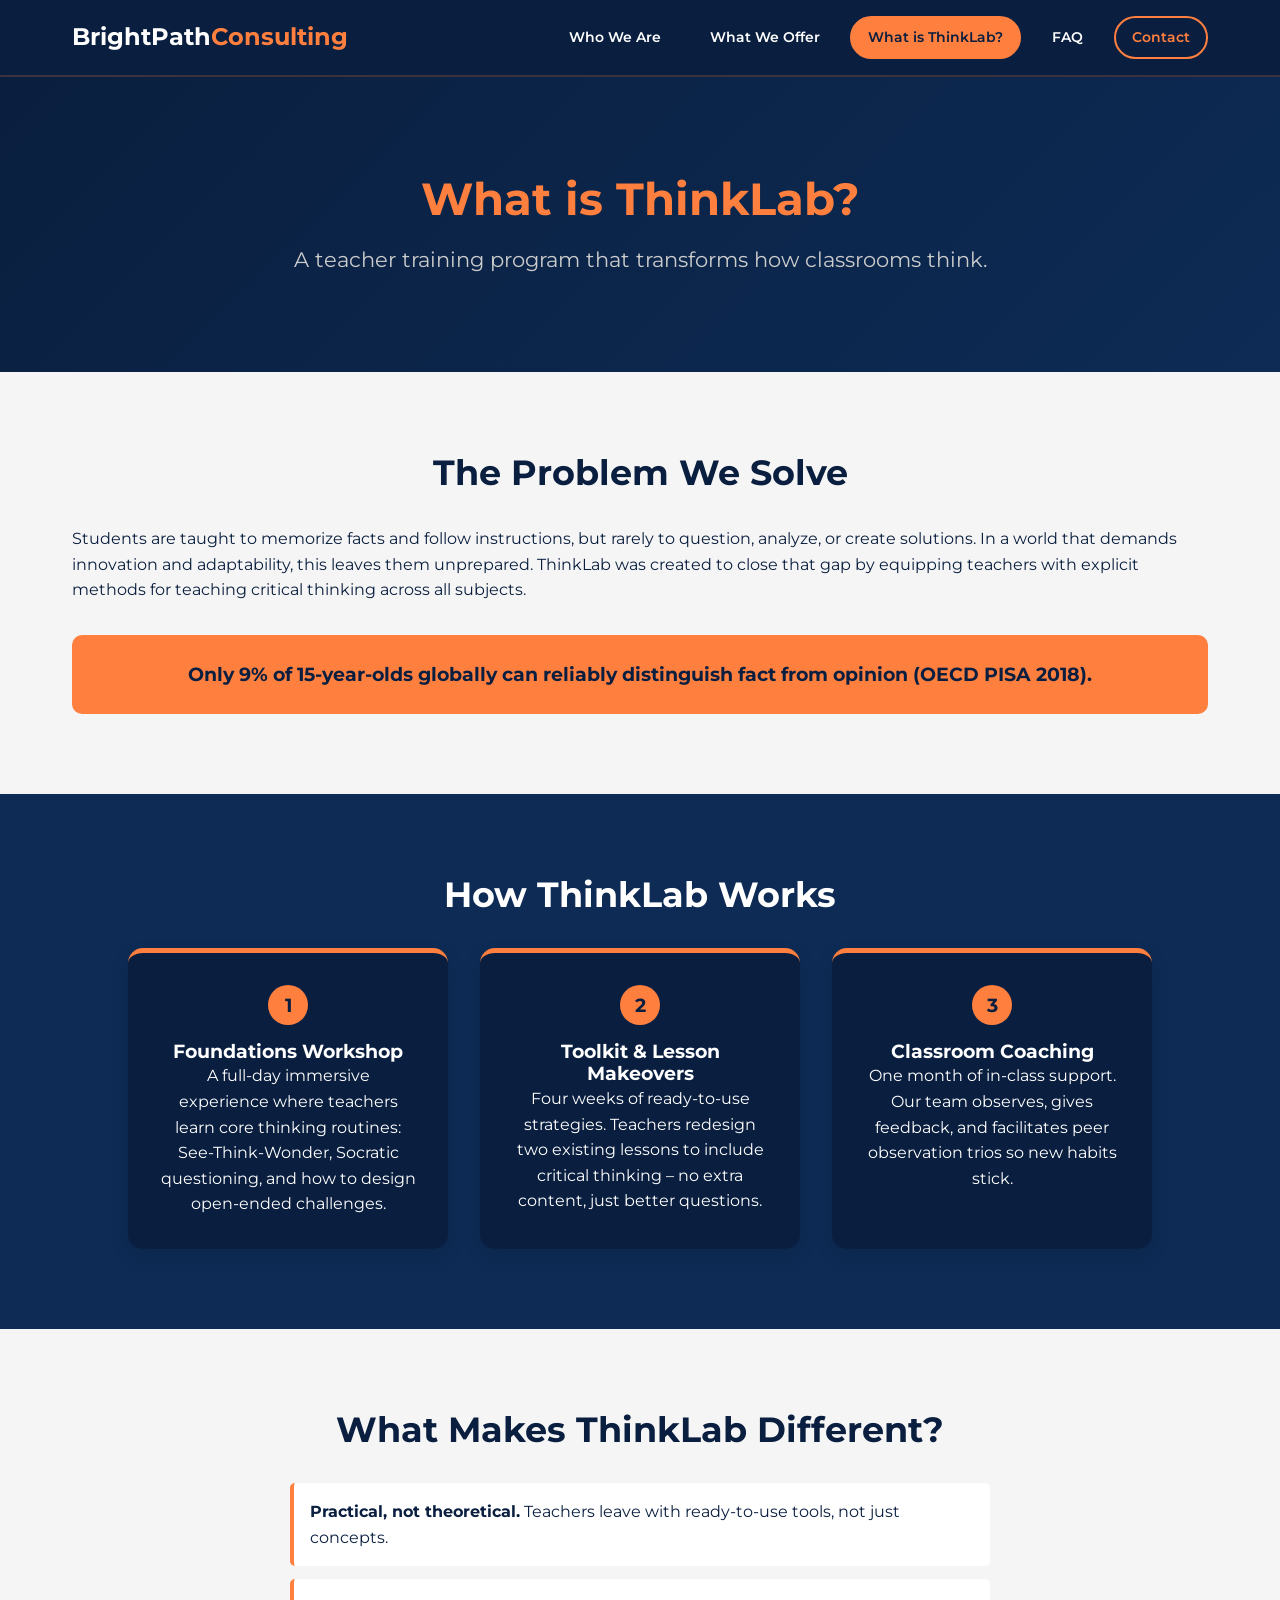
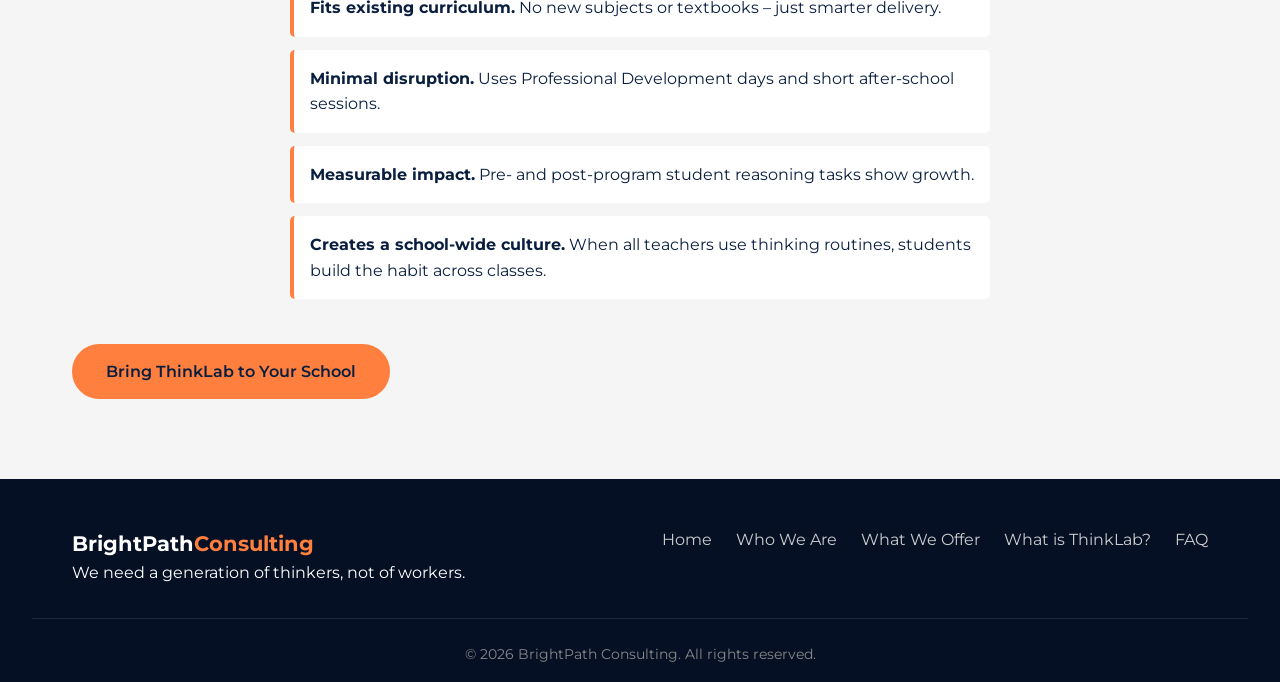
==== thinklab.html @ 7343b5a1 "Add files via upload" ====
<!DOCTYPE html>
<html lang="en">
<head>
    <meta charset="UTF-8">
    <meta name="viewport" content="width=device-width, initial-scale=1.0">
    <title>What is ThinkLab? | BrightPath Consulting</title>
    <link rel="stylesheet" href="styles.css">
    <link href="https://fonts.googleapis.com/css2?family=Montserrat:wght@400;600;700&display=swap" rel="stylesheet">
</head>
<body>
    <nav class="navbar">
        <div class="nav-container">
            <a href="index.html" class="logo">
                <span class="logo-text">BrightPath<span class="logo-accent">Consulting</span></span>
            </a>
            <div class="nav-buttons">
                <a href="index.html#who-we-are" class="nav-btn">Who We Are</a>
                <a href="index.html#what-we-offer" class="nav-btn">What We Offer</a>
                <a href="thinklab.html" class="nav-btn nav-btn-special active">What is ThinkLab?</a>
                <a href="index.html#faq" class="nav-btn">FAQ</a>
                <a href="index.html#contact" class="nav-btn nav-btn-contact">Contact</a>
            </div>
            <div class="hamburger" id="hamburger">
                <span></span><span></span><span></span>
            </div>
        </div>
    </nav>

    <main>
        <section class="section section-dark page-hero">
            <div class="container">
                <h1>What is ThinkLab?</h1>
                <p class="subheadline">A teacher training program that transforms how classrooms think.</p>
            </div>
        </section>

        <section class="section section-light">
            <div class="container">
                <h2>The Problem We Solve</h2>
                <p>Students are taught to memorize facts and follow instructions, but rarely to question, analyze, or create solutions. In a world that demands innovation and adaptability, this leaves them unprepared. ThinkLab was created to close that gap by equipping teachers with explicit methods for teaching critical thinking across all subjects.</p>
                <div class="problem-stat">
                    <strong>Only 9%</strong> of 15-year-olds globally can reliably distinguish fact from opinion (OECD PISA 2018).
                </div>
            </div>
        </section>

        <section class="section section-accent">
            <div class="container">
                <h2>How ThinkLab Works</h2>
                <div class="phases">
                    <div class="phase-card">
                        <div class="phase-number">1</div>
                        <h3>Foundations Workshop</h3>
                        <p>A full-day immersive experience where teachers learn core thinking routines: See-Think-Wonder, Socratic questioning, and how to design open-ended challenges.</p>
                    </div>
                    <div class="phase-card">
                        <div class="phase-number">2</div>
                        <h3>Toolkit & Lesson Makeovers</h3>
                        <p>Four weeks of ready-to-use strategies. Teachers redesign two existing lessons to include critical thinking – no extra content, just better questions.</p>
                    </div>
                    <div class="phase-card">
                        <div class="phase-number">3</div>
                        <h3>Classroom Coaching</h3>
                        <p>One month of in-class support. Our team observes, gives feedback, and facilitates peer observation trios so new habits stick.</p>
                    </div>
                </div>
            </div>
        </section>

        <section class="section section-light">
            <div class="container">
                <h2>What Makes ThinkLab Different?</h2>
                <ul class="benefits-list">
                    <li><strong>Practical, not theoretical.</strong> Teachers leave with ready-to-use tools, not just concepts.</li>
                    <li><strong>Fits existing curriculum.</strong> No new subjects or textbooks – just smarter delivery.</li>
                    <li><strong>Minimal disruption.</strong> Uses Professional Development days and short after-school sessions.</li>
                    <li><strong>Measurable impact.</strong> Pre- and post-program student reasoning tasks show growth.</li>
                    <li><strong>Creates a school-wide culture.</strong> When all teachers use thinking routines, students build the habit across classes.</li>
                </ul>
                <a href="index.html#contact" class="btn btn-primary" style="margin-top: 2rem;">Bring ThinkLab to Your School</a>
            </div>
        </section>
    </main>

    <footer class="footer">
        <div class="container footer-content">
            <div class="footer-logo">
                <span class="logo-text">BrightPath<span class="logo-accent">Consulting</span></span>
                <p>We need a generation of thinkers, not of workers.</p>
            </div>
            <div class="footer-links">
                <a href="index.html">Home</a>
                <a href="index.html#who-we-are">Who We Are</a>
                <a href="index.html#what-we-offer">What We Offer</a>
                <a href="thinklab.html">What is ThinkLab?</a>
                <a href="index.html#faq">FAQ</a>
            </div>
        </div>
        <div class="footer-bottom">
            <p>&copy; 2026 BrightPath Consulting. All rights reserved.</p>
        </div>
    </footer>

    <script>
        const hamburger = document.getElementById('hamburger');
        const navButtons = document.querySelector('.nav-buttons');
        hamburger.addEventListener('click', () => {
            navButtons.classList.toggle('active');
        });
    </script>
</body>
</html>
---- styles.css ----
/* ===== RESET & BASE ===== */
* {
    margin: 0;
    padding: 0;
    box-sizing: border-box;
}

body {
    font-family: 'Montserrat', sans-serif;
    line-height: 1.6;
    color: #FFFFFF;
    background-color: #0A1F3F;
}

.container {
    max-width: 1200px;
    margin: 0 auto;
    padding: 0 2rem;
}

h1, h2, h3 {
    font-weight: 700;
    line-height: 1.2;
}

a {
    text-decoration: none;
    color: inherit;
}

/* ===== NAVIGATION ===== */
.navbar {
    background-color: #0A1F3F;
    padding: 1rem 0;
    position: sticky;
    top: 0;
    z-index: 1000;
    border-bottom: 2px solid rgba(255,127,63,0.2);
}

.nav-container {
    max-width: 1200px;
    margin: 0 auto;
    padding: 0 2rem;
    display: flex;
    justify-content: space-between;
    align-items: center;
    flex-wrap: wrap;
}

.logo-text {
    font-size: 1.5rem;
    font-weight: 700;
    color: #FFFFFF;
}

.logo-accent {
    color: #FF7F3F;
}

.nav-buttons {
    display: flex;
    gap: 0.8rem;
    flex-wrap: wrap;
    align-items: center;
}

.nav-btn {
    padding: 0.5rem 1rem;
    border-radius: 30px;
    font-size: 0.9rem;
    font-weight: 600;
    color: #FFFFFF;
    background-color: transparent;
    border: 2px solid transparent;
    transition: all 0.3s ease;
}

.nav-btn:hover {
    border-color: #FF7F3F;
    color: #FF7F3F;
}

.nav-btn-special {
    background-color: #FF7F3F;
    color: #0A1F3F;
    border: 2px solid #FF7F3F;
}

.nav-btn-special:hover {
    background-color: #D95A2B;
    border-color: #D95A2B;
    color: #FFFFFF;
}

.nav-btn-contact {
    background-color: transparent;
    border: 2px solid #FF7F3F;
    color: #FF7F3F;
}

.nav-btn-contact:hover {
    background-color: #FF7F3F;
    color: #0A1F3F;
}

/* Hamburger for mobile */
.hamburger {
    display: none;
    flex-direction: column;
    cursor: pointer;
    gap: 4px;
}

.hamburger span {
    width: 25px;
    height: 3px;
    background: #FFFFFF;
    border-radius: 2px;
}

/* ===== HERO ===== */
.hero {
    background: linear-gradient(135deg, #0A1F3F 0%, #0D2B55 100%);
    min-height: 80vh;
    display: flex;
    align-items: center;
    justify-content: center;
    text-align: center;
    padding: 4rem 2rem;
}

.hero-content {
    max-width: 800px;
}

.hero-logo {
    font-size: 3rem;
    color: #FFFFFF;
    margin-bottom: 1rem;
}

.hero-logo span {
    color: #FF7F3F;
}

.hero-tagline {
    font-size: 2rem;
    font-weight: 600;
    margin-bottom: 1rem;
    color: #FFFFFF;
}

.hero-subtitle {
    font-size: 1.2rem;
    color: #CCCCCC;
    margin-bottom: 2.5rem;
}

.hero-cta {
    display: flex;
    gap: 1.5rem;
    justify-content: center;
    flex-wrap: wrap;
}

/* ===== BUTTONS ===== */
.btn {
    display: inline-block;
    padding: 0.8rem 2rem;
    border-radius: 30px;
    font-weight: 600;
    font-size: 1rem;
    transition: all 0.3s ease;
    text-align: center;
}

.btn-primary {
    background-color: #FF7F3F;
    color: #0A1F3F;
    border: 2px solid #FF7F3F;
}

.btn-primary:hover {
    background-color: #D95A2B;
    border-color: #D95A2B;
    color: #FFFFFF;
}

.btn-secondary {
    background-color: transparent;
    color: #FFFFFF;
    border: 2px solid #FF7F3F;
}

.btn-secondary:hover {
    background-color: #FF7F3F;
    color: #0A1F3F;
}

/* ===== SECTIONS ===== */
.section {
    padding: 5rem 2rem;
}

.section-light {
    background-color: #F5F5F5;
    color: #0A1F3F;
}

.section-dark {
    background-color: #0A1F3F;
    color: #FFFFFF;
}

.section-accent {
    background-color: #0D2B55;
    color: #FFFFFF;
}

.section h2 {
    font-size: 2.2rem;
    margin-bottom: 2rem;
    text-align: center;
}

.section-intro {
    text-align: center;
    max-width: 600px;
    margin: 0 auto 3rem;
    font-size: 1.1rem;
}

/* ===== TWO COLUMNS ===== */
.two-columns {
    display: flex;
    gap: 3rem;
    align-items: flex-start;
    flex-wrap: wrap;
}

.story {
    flex: 1 1 300px;
    font-size: 1.1rem;
}

.team-cards {
    flex: 1 1 300px;
    display: grid;
    grid-template-columns: 1fr 1fr;
    gap: 1rem;
}

.team-card {
    background: white;
    padding: 1.2rem;
    border-radius: 10px;
    border-left: 4px solid #FF7F3F;
    box-shadow: 0 4px 10px rgba(0,0,0,0.05);
    font-size: 0.9rem;
}

/* ===== MISSION / VISION / VALUES ===== */
.mission-vision {
    display: flex;
    gap: 2rem;
    margin-top: 3rem;
    flex-wrap: wrap;
}

.mv-card {
    flex: 1;
    min-width: 200px;
    background: white;
    padding: 1.5rem;
    border-radius: 10px;
    text-align: center;
    box-shadow: 0 4px 10px rgba(0,0,0,0.05);
}

.mv-card h3 {
    color: #FF7F3F;
    margin-bottom: 0.5rem;
}

/* ===== PHASES (ThinkLab) ===== */
.phases {
    display: flex;
    gap: 2rem;
    justify-content: center;
    flex-wrap: wrap;
    margin-top: 2rem;
}

.phase-card {
    background: white;
    padding: 2rem;
    border-radius: 15px;
    flex: 1 1 250px;
    max-width: 320px;
    text-align: center;
    box-shadow: 0 8px 20px rgba(0,0,0,0.1);
    border-top: 5px solid #FF7F3F;
    color: #0A1F3F;
}

.section-dark .phase-card,
.section-accent .phase-card {
    background: #0A1F3F;
    color: white;
    border-top-color: #FF7F3F;
}

.phase-number {
    background: #FF7F3F;
    color: #0A1F3F;
    width: 40px;
    height: 40px;
    border-radius: 50%;
    display: flex;
    align-items: center;
    justify-content: center;
    font-weight: 700;
    font-size: 1.2rem;
    margin: 0 auto 1rem;
}

.phase-conclusion {
    text-align: center;
    margin-top: 2rem;
    font-weight: 600;
}

/* ===== STAT SECTION ===== */
.stat-container {
    display: flex;
    align-items: center;
    gap: 3rem;
    flex-wrap: wrap;
}

.stat-text {
    flex: 2;
    min-width: 280px;
}

.stat-chart {
    flex: 1;
    text-align: center;
    min-width: 200px;
}

.donut {
    width: 180px;
    height: 180px;
    border-radius: 50%;
    background: conic-gradient(#FF7F3F 0deg 32.4deg, #cccccc 32.4deg 360deg);
    display: flex;
    flex-direction: column;
    align-items: center;
    justify-content: center;
    margin: 0 auto;
    box-shadow: 0 0 20px rgba(255,127,63,0.3);
}

.donut-big {
    font-size: 2.5rem;
    font-weight: 700;
    color: #FFFFFF;
}

.donut-label {
    font-size: 0.7rem;
    color: #ccc;
    max-width: 120px;
    text-align: center;
}

/* ===== FAQ ===== */
.faq-list {
    max-width: 800px;
    margin: 0 auto;
}

.faq-item {
    background: white;
    margin-bottom: 1rem;
    padding: 1.5rem;
    border-radius: 10px;
    border-left: 4px solid #FF7F3F;
    box-shadow: 0 2px 8px rgba(0,0,0,0.05);
}

.faq-item h3 {
    color: #0A1F3F;
    margin-bottom: 0.5rem;
    cursor: pointer;
}

.faq-item p {
    color: #333;
}

/* ===== CONTACT ===== */
.contact-content {
    text-align: center;
}

.contact-content h2 {
    color: #FFFFFF;
}

.contact-content p {
    margin-bottom: 2rem;
}

.contact-email {
    margin-top: 1rem;
    color: #FF7F3F;
    font-weight: 600;
}

/* ===== PAGE HERO (for thinklab.html) ===== */
.page-hero {
    text-align: center;
    padding: 6rem 2rem;
    background: linear-gradient(135deg, #0A1F3F 0%, #0D2B55 100%);
}

.page-hero h1 {
    font-size: 2.8rem;
    color: #FF7F3F;
    margin-bottom: 1rem;
}

.subheadline {
    font-size: 1.3rem;
    color: #cccccc;
}

/* ===== BENEFITS LIST ===== */
.benefits-list {
    list-style: none;
    max-width: 700px;
    margin: 0 auto;
}

.benefits-list li {
    padding: 1rem;
    margin-bottom: 0.8rem;
    background: white;
    border-left: 4px solid #FF7F3F;
    border-radius: 5px;
    color: #0A1F3F;
}

.problem-stat {
    background: #FF7F3F;
    color: #0A1F3F;
    font-weight: 700;
    padding: 1.5rem;
    border-radius: 10px;
    text-align: center;
    margin-top: 2rem;
    font-size: 1.2rem;
}

/* ===== FOOTER ===== */
.footer {
    background: #051024;
    padding: 3rem 2rem 1rem;
}

.footer-content {
    display: flex;
    justify-content: space-between;
    align-items: flex-start;
    flex-wrap: wrap;
    gap: 2rem;
    margin-bottom: 2rem;
}

.footer-logo .logo-text {
    font-size: 1.3rem;
}

.footer-links {
    display: flex;
    gap: 1.5rem;
    flex-wrap: wrap;
}

.footer-links a {
    color: #ccc;
    transition: color 0.3s;
}

.footer-links a:hover {
    color: #FF7F3F;
}

.footer-bottom {
    border-top: 1px solid rgba(255,255,255,0.1);
    padding-top: 1.5rem;
    text-align: center;
    font-size: 0.9rem;
    color: #888;
}

/* ===== RESPONSIVE ===== */
@media (max-width: 768px) {
    .nav-buttons {
        display: none;
        flex-direction: column;
        width: 100%;
        background: #0A1F3F;
        padding: 1rem;
        margin-top: 1rem;
    }

    .nav-buttons.active {
        display: flex;
    }

    .hamburger {
        display: flex;
    }

    .hero-logo {
        font-size: 2rem;
    }

    .hero-tagline {
        font-size: 1.5rem;
    }

    .two-columns,
    .stat-container {
        flex-direction: column;
    }

    .phases {
        flex-direction: column;
        align-items: center;
    }

    .page-hero h1 {
        font-size: 2rem;
    }
}
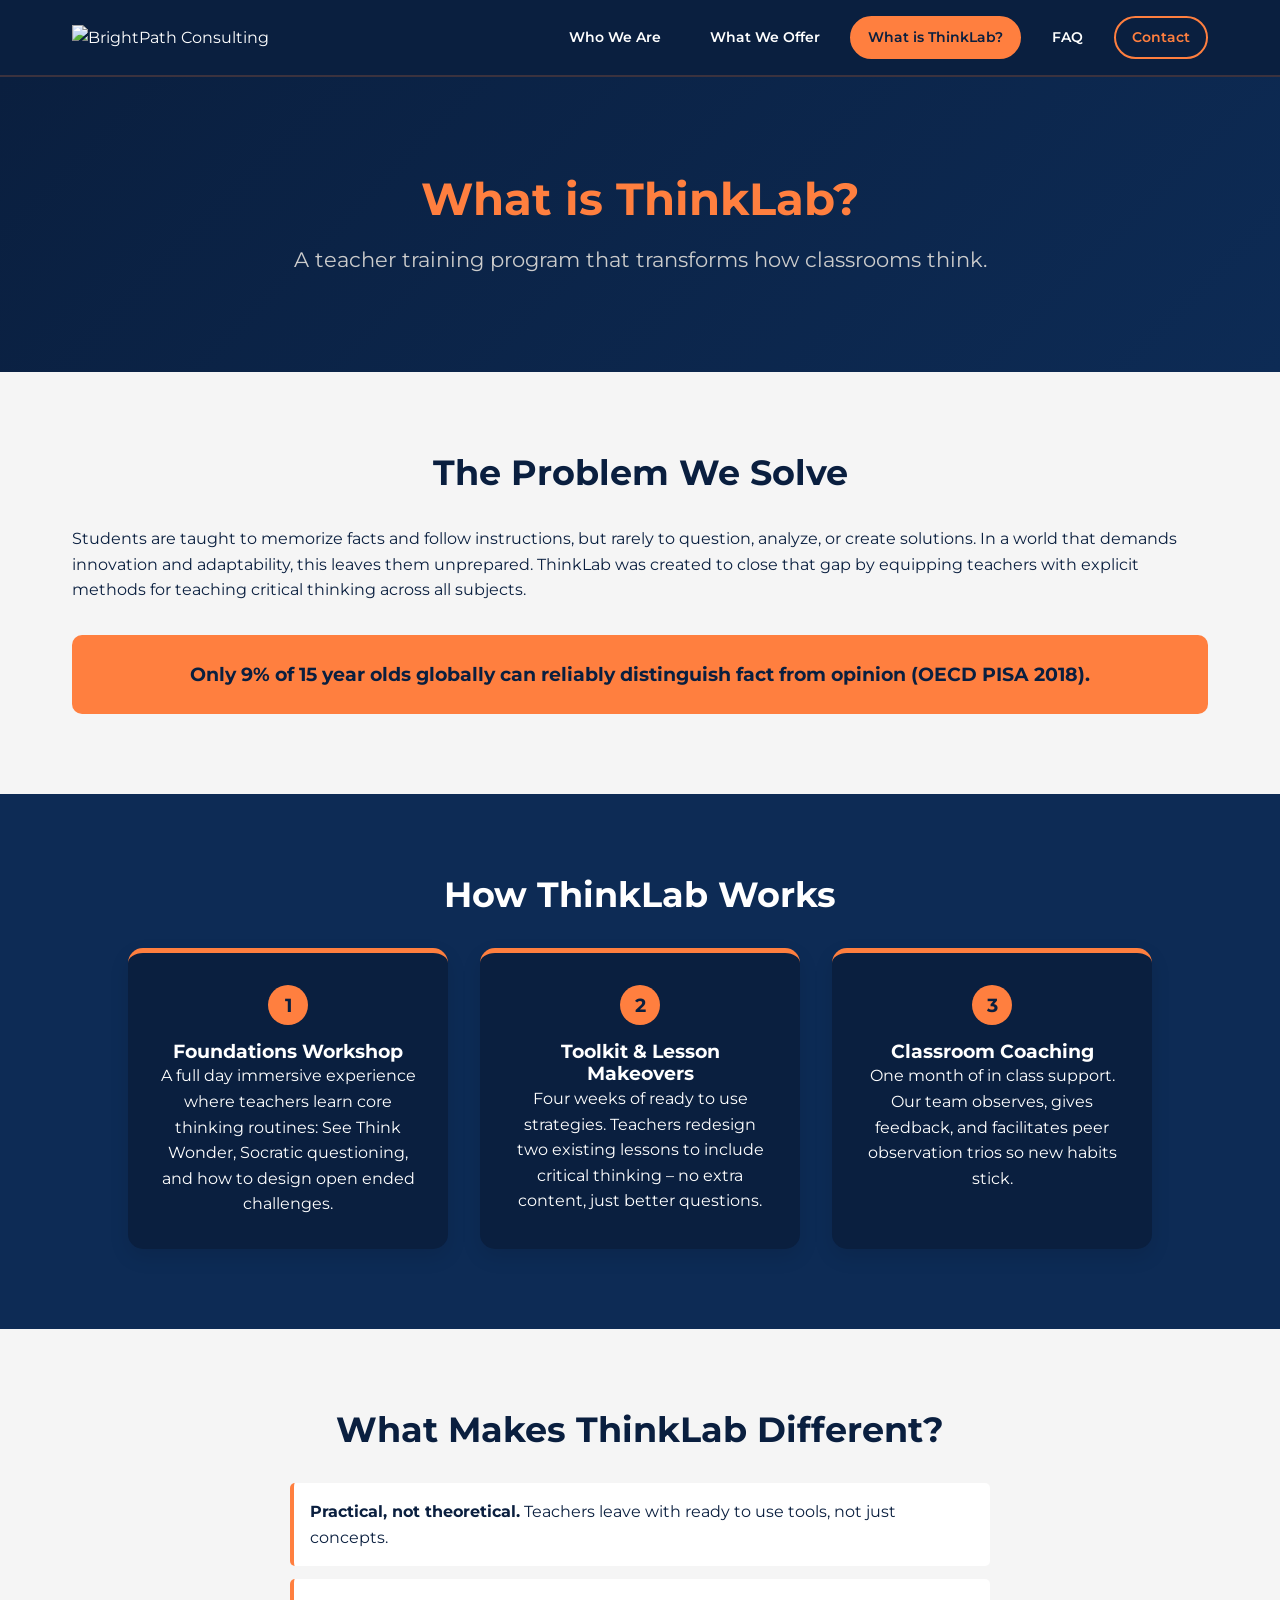
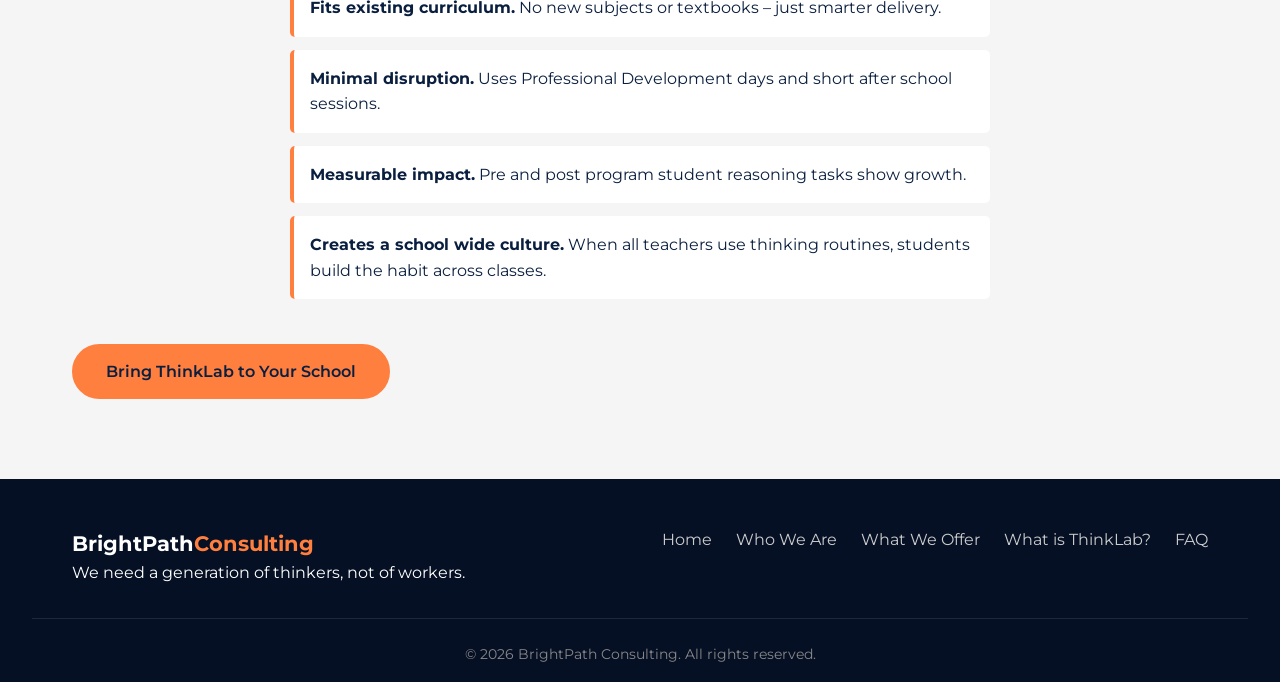
==== commit dffe43b0: "Update thinklab.html" ====
--- a/thinklab.html
+++ b/thinklab.html
@@ -4,6 +4,20 @@
     <meta charset="UTF-8">
     <meta name="viewport" content="width=device-width, initial-scale=1.0">
     <title>What is ThinkLab? | BrightPath Consulting</title>
+
+    <!-- SEO -->
+    <meta name="description" content="ThinkLab is a practical teacher training program by BrightPath Consulting that builds critical thinking skills in every classroom.">
+    <meta name="keywords" content="ThinkLab, critical thinking, teacher training, BrightPath Consulting, educación, pensamiento crítico">
+    <meta name="author" content="BrightPath Consulting">
+
+    <!-- Open Graph -->
+    <meta property="og:title" content="What is ThinkLab? | BrightPath Consulting">
+    <meta property="og:description" content="A teacher training program that transforms how classrooms think.">
+    <meta property="og:type" content="website">
+
+    <!-- Favicon -->
+    <link rel="icon" type="image/png" href="logo.png">
+
     <link rel="stylesheet" href="styles.css">
     <link href="https://fonts.googleapis.com/css2?family=Montserrat:wght@400;600;700&display=swap" rel="stylesheet">
 </head>
@@ -11,7 +25,7 @@
     <nav class="navbar">
         <div class="nav-container">
             <a href="index.html" class="logo">
-                <span class="logo-text">BrightPath<span class="logo-accent">Consulting</span></span>
+                <img src="logo.png" alt="BrightPath Consulting" style="height:50px;">
             </a>
             <div class="nav-buttons">
                 <a href="index.html#who-we-are" class="nav-btn">Who We Are</a>
@@ -39,7 +53,7 @@
                 <h2>The Problem We Solve</h2>
                 <p>Students are taught to memorize facts and follow instructions, but rarely to question, analyze, or create solutions. In a world that demands innovation and adaptability, this leaves them unprepared. ThinkLab was created to close that gap by equipping teachers with explicit methods for teaching critical thinking across all subjects.</p>
                 <div class="problem-stat">
-                    <strong>Only 9%</strong> of 15-year-olds globally can reliably distinguish fact from opinion (OECD PISA 2018).
+                    <strong>Only 9%</strong> of 15 year olds globally can reliably distinguish fact from opinion (OECD PISA 2018).
                 </div>
             </div>
         </section>
@@ -51,17 +65,17 @@
                     <div class="phase-card">
                         <div class="phase-number">1</div>
                         <h3>Foundations Workshop</h3>
-                        <p>A full-day immersive experience where teachers learn core thinking routines: See-Think-Wonder, Socratic questioning, and how to design open-ended challenges.</p>
+                        <p>A full day immersive experience where teachers learn core thinking routines: See Think Wonder, Socratic questioning, and how to design open ended challenges.</p>
                     </div>
                     <div class="phase-card">
                         <div class="phase-number">2</div>
                         <h3>Toolkit & Lesson Makeovers</h3>
-                        <p>Four weeks of ready-to-use strategies. Teachers redesign two existing lessons to include critical thinking – no extra content, just better questions.</p>
+                        <p>Four weeks of ready to use strategies. Teachers redesign two existing lessons to include critical thinking – no extra content, just better questions.</p>
                     </div>
                     <div class="phase-card">
                         <div class="phase-number">3</div>
                         <h3>Classroom Coaching</h3>
-                        <p>One month of in-class support. Our team observes, gives feedback, and facilitates peer observation trios so new habits stick.</p>
+                        <p>One month of in class support. Our team observes, gives feedback, and facilitates peer observation trios so new habits stick.</p>
                     </div>
                 </div>
             </div>
@@ -71,11 +85,11 @@
             <div class="container">
                 <h2>What Makes ThinkLab Different?</h2>
                 <ul class="benefits-list">
-                    <li><strong>Practical, not theoretical.</strong> Teachers leave with ready-to-use tools, not just concepts.</li>
+                    <li><strong>Practical, not theoretical.</strong> Teachers leave with ready to use tools, not just concepts.</li>
                     <li><strong>Fits existing curriculum.</strong> No new subjects or textbooks – just smarter delivery.</li>
-                    <li><strong>Minimal disruption.</strong> Uses Professional Development days and short after-school sessions.</li>
-                    <li><strong>Measurable impact.</strong> Pre- and post-program student reasoning tasks show growth.</li>
-                    <li><strong>Creates a school-wide culture.</strong> When all teachers use thinking routines, students build the habit across classes.</li>
+                    <li><strong>Minimal disruption.</strong> Uses Professional Development days and short after school sessions.</li>
+                    <li><strong>Measurable impact.</strong> Pre and post program student reasoning tasks show growth.</li>
+                    <li><strong>Creates a school wide culture.</strong> When all teachers use thinking routines, students build the habit across classes.</li>
                 </ul>
                 <a href="index.html#contact" class="btn btn-primary" style="margin-top: 2rem;">Bring ThinkLab to Your School</a>
             </div>
@@ -104,9 +118,17 @@
     <script>
         const hamburger = document.getElementById('hamburger');
         const navButtons = document.querySelector('.nav-buttons');
+
         hamburger.addEventListener('click', () => {
             navButtons.classList.toggle('active');
         });
+
+        // Cierra el menú al hacer clic en cualquier enlace
+        document.querySelectorAll('.nav-btn').forEach(btn => {
+            btn.addEventListener('click', () => {
+                navButtons.classList.remove('active');
+            });
+        });
     </script>
 </body>
-</html>+</html>
--- a/styles.css
+++ b/styles.css
@@ -3,6 +3,10 @@
     margin: 0;
     padding: 0;
     box-sizing: border-box;
+}
+
+html {
+    scroll-behavior: smooth;
 }
 
 body {
@@ -134,6 +138,13 @@
     max-width: 800px;
 }
 
+.hero-img-logo {
+    max-height: 120px;
+    width: auto;
+    margin-bottom: 1.5rem;
+    filter: drop-shadow(0 4px 16px rgba(255,127,63,0.25));
+}
+
 .hero-logo {
     font-size: 3rem;
     color: #FFFFFF;
@@ -374,6 +385,78 @@
     color: #ccc;
     max-width: 120px;
     text-align: center;
+}
+
+/* ===== SURVEY SECTION ===== */
+.survey-charts {
+    display: flex;
+    gap: 2rem;
+    justify-content: center;
+    flex-wrap: wrap;
+    margin-bottom: 3rem;
+}
+
+.survey-chart {
+    text-align: center;
+    max-width: 220px;
+}
+
+.survey-chart h3 {
+    color: #0A1F3F;
+    font-size: 1rem;
+    margin-bottom: 1rem;
+    min-height: 3em;
+}
+
+.chart-legend {
+    margin-top: 1rem;
+    font-size: 0.85rem;
+    color: #333;
+}
+
+.chart-legend span {
+    display: inline-block;
+    margin-right: 0.5rem;
+}
+
+.chart-legend span span {
+    display: inline-block;
+    width: 12px;
+    height: 12px;
+    border-radius: 2px;
+    margin-right: 4px;
+    vertical-align: middle;
+}
+
+.survey-themes {
+    max-width: 600px;
+    margin: 0 auto;
+}
+
+.survey-themes h3 {
+    text-align: center;
+    margin-bottom: 1rem;
+    color: #0A1F3F;
+}
+
+.survey-themes ul {
+    list-style: none;
+    padding: 0;
+}
+
+.survey-themes li {
+    background: white;
+    padding: 0.8rem 1rem;
+    margin-bottom: 0.6rem;
+    border-left: 4px solid #FF7F3F;
+    border-radius: 5px;
+}
+
+.survey-note {
+    text-align: center;
+    font-style: italic;
+    margin-top: 1rem;
+    color: #666;
 }
 
 /* ===== FAQ ===== */
@@ -547,4 +630,4 @@
     .page-hero h1 {
         font-size: 2rem;
     }
-}+}
